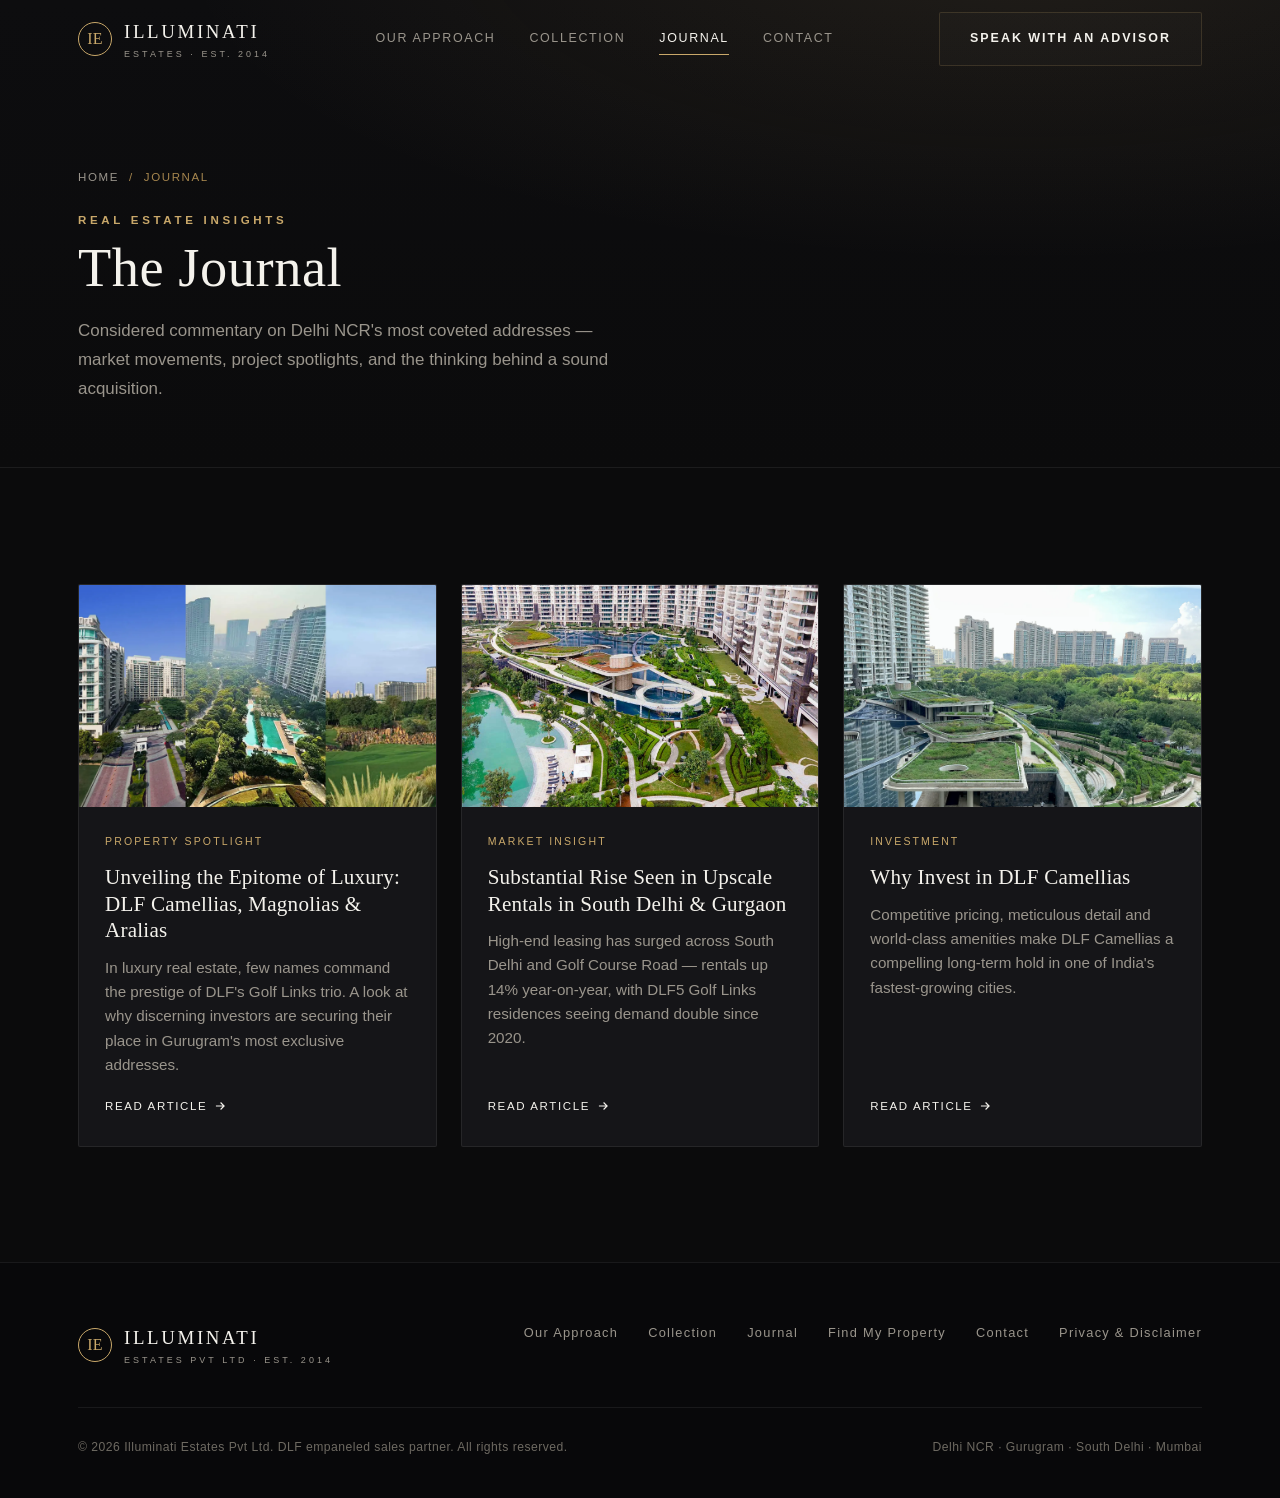
==== blog/index.html @ 2ac334f0 "Add Journal (blog) and Privacy Policy & Disclaimer pages - Imported 3 blog posts from the live site " ====
<!DOCTYPE html>
<html lang="en">
<head>
<meta charset="UTF-8" />
<meta name="viewport" content="width=device-width, initial-scale=1.0" />
<title>The Journal — Illuminati Estates | Luxury Real Estate Insights</title>
<meta name="description" content="Market insight and property commentary from Illuminati Estates — Delhi NCR's private luxury real estate advisory. DLF Camellias, Magnolias, Aralias and Golf Course Road." />
<meta name="theme-color" content="#0B0B0C" />
<link rel="icon" type="image/png" href="../assets/img/favicon.png" />
<link rel="apple-touch-icon" href="../assets/img/apple-touch-icon.png" />
<link rel="stylesheet" href="../assets/css/site.css" />
</head>
<body>

<header id="site-header">
  <div class="wrap nav">
    <a href="../" class="brand" aria-label="Illuminati Estates home">
      <span class="mark serif">IE</span>
      <span><b>ILLUMINATI</b><small>Estates · Est. 2014</small></span>
    </a>
    <nav class="nav-links" aria-label="Primary">
      <a href="../#approach">Our Approach</a>
      <a href="../#properties">Collection</a>
      <a href="./" class="active">Journal</a>
      <a href="../#contact">Contact</a>
    </nav>
    <div class="nav-cta">
      <a href="tel:+919821217477" class="btn btn-ghost">Speak with an Advisor</a>
      <button class="burger" id="burger" aria-label="Open menu" aria-expanded="false"><span></span><span></span><span></span></button>
    </div>
  </div>
</header>

<div class="mobile-panel" id="mobilePanel">
  <a href="../#approach">Our Approach</a>
  <a href="../#properties">Collection</a>
  <a href="./">Journal</a>
  <a href="../#contact">Contact</a>
  <a href="../#bespoke" class="btn btn-primary">Find My Property</a>
</div>

<!-- ===================== PAGE HEAD ===================== -->
<section class="page-head">
  <div class="wrap">
    <nav class="crumb" aria-label="Breadcrumb">
      <a href="../">Home</a> <span>/</span> <span aria-current="page">Journal</span>
    </nav>
    <span class="eyebrow">Real Estate Insights</span>
    <h1>The Journal</h1>
    <p class="lede">Considered commentary on Delhi NCR's most coveted addresses — market movements, project spotlights, and the thinking behind a sound acquisition.</p>
  </div>
</section>

<!-- ===================== POSTS ===================== -->
<section class="pad">
  <div class="wrap">
    <div class="journal-grid">

      <article class="post-card reveal">
        <a href="unveiling-the-epitome-of-luxury-dlf-camellias-dlf-magnolias-and-dlf-aralias/" class="thumb">
          <img src="../uploads/blogs/unveiling-the-epitome-of-luxury-dlf-camellias-dlf-magnolias-and-dlf-aralias/unveiling-the-epitome-of-luxury-dlf-camellias-dlf-magnolias-and-dlf-aralias-featured.webp" alt="DLF Camellias, Magnolias and Aralias" loading="lazy" decoding="async" />
        </a>
        <div class="body">
          <span class="tag">Property Spotlight</span>
          <h2><a href="unveiling-the-epitome-of-luxury-dlf-camellias-dlf-magnolias-and-dlf-aralias/">Unveiling the Epitome of Luxury: DLF Camellias, Magnolias &amp; Aralias</a></h2>
          <p>In luxury real estate, few names command the prestige of DLF's Golf Links trio. A look at why discerning investors are securing their place in Gurugram's most exclusive addresses.</p>
          <a href="unveiling-the-epitome-of-luxury-dlf-camellias-dlf-magnolias-and-dlf-aralias/" class="more">Read article
            <svg viewBox="0 0 24 24" fill="none" stroke="currentColor" stroke-width="2"><path d="M5 12h14M13 6l6 6-6 6"/></svg></a>
        </div>
      </article>

      <article class="post-card reveal">
        <a href="substantial-rise-seen-in-upscale-rentals-in-south-delhi-and-gurgaon/" class="thumb">
          <img src="../uploads/blogs/substantial-rise-seen-in-upscale-rentals-in-south-delhi-and-gurgaon/substantial-rise-seen-in-upscale-rentals-in-south-delhi-and-gurgaon-featured.jpg" alt="Upscale rentals in South Delhi and Gurgaon" loading="lazy" decoding="async" />
        </a>
        <div class="body">
          <span class="tag">Market Insight</span>
          <h2><a href="substantial-rise-seen-in-upscale-rentals-in-south-delhi-and-gurgaon/">Substantial Rise Seen in Upscale Rentals in South Delhi &amp; Gurgaon</a></h2>
          <p>High-end leasing has surged across South Delhi and Golf Course Road — rentals up 14% year-on-year, with DLF5 Golf Links residences seeing demand double since 2020.</p>
          <a href="substantial-rise-seen-in-upscale-rentals-in-south-delhi-and-gurgaon/" class="more">Read article
            <svg viewBox="0 0 24 24" fill="none" stroke="currentColor" stroke-width="2"><path d="M5 12h14M13 6l6 6-6 6"/></svg></a>
        </div>
      </article>

      <article class="post-card reveal">
        <a href="why-invest-in-dlf-camellias-in-2023/" class="thumb">
          <img src="../uploads/blogs/why-invest-in-dlf-camellias-in-2023/why-invest-in-dlf-camellias-in-2023-featured.webp" alt="Why invest in DLF Camellias" loading="lazy" decoding="async" />
        </a>
        <div class="body">
          <span class="tag">Investment</span>
          <h2><a href="why-invest-in-dlf-camellias-in-2023/">Why Invest in DLF Camellias</a></h2>
          <p>Competitive pricing, meticulous detail and world-class amenities make DLF Camellias a compelling long-term hold in one of India's fastest-growing cities.</p>
          <a href="why-invest-in-dlf-camellias-in-2023/" class="more">Read article
            <svg viewBox="0 0 24 24" fill="none" stroke="currentColor" stroke-width="2"><path d="M5 12h14M13 6l6 6-6 6"/></svg></a>
        </div>
      </article>

    </div>
  </div>
</section>

<!-- ===================== FOOTER ===================== -->
<footer>
  <div class="wrap">
    <div class="foot-top">
      <a href="../" class="brand">
        <span class="mark serif">IE</span>
        <span><b>ILLUMINATI</b><small>Estates Pvt Ltd · Est. 2014</small></span>
      </a>
      <nav class="foot-links" aria-label="Footer">
        <a href="../#approach">Our Approach</a>
        <a href="../#properties">Collection</a>
        <a href="./">Journal</a>
        <a href="../#bespoke">Find My Property</a>
        <a href="../#contact">Contact</a>
        <a href="../privacy-policy/">Privacy &amp; Disclaimer</a>
      </nav>
    </div>
    <div class="foot-bottom">
      <span>© 2026 Illuminati Estates Pvt Ltd. DLF empaneled sales partner. All rights reserved.</span>
      <span>Delhi NCR · Gurugram · South Delhi · Mumbai</span>
    </div>
  </div>
</footer>

<script>
  var header=document.getElementById('site-header');
  var onScroll=function(){header.classList.toggle('scrolled',window.scrollY>24)};
  window.addEventListener('scroll',onScroll,{passive:true});onScroll();
  var burger=document.getElementById('burger'),panel=document.getElementById('mobilePanel');
  burger.addEventListener('click',function(){var o=!document.body.classList.contains('menu-open');document.body.classList.toggle('menu-open',o);burger.setAttribute('aria-expanded',o)});
  panel.addEventListener('click',function(e){if(e.target.tagName==='A')document.body.classList.remove('menu-open')});
  if('IntersectionObserver' in window){var io=new IntersectionObserver(function(es){es.forEach(function(en){if(en.isIntersecting){en.target.classList.add('in');io.unobserve(en.target)}})},{threshold:.12,rootMargin:'0px 0px -40px 0px'});document.querySelectorAll('.reveal').forEach(function(el){io.observe(el)});}
  else{document.querySelectorAll('.reveal').forEach(function(el){el.classList.add('in')});}
</script>
</body>
</html>
---- assets/css/site.css ----
/* ============================================================
   Illuminati Estates — shared styles for content pages
   (Journal + legal). Mirrors the homepage design tokens.
   The homepage keeps its own inlined CSS for fastest LCP.
   ============================================================ */

:root{
  --bg:#0B0B0C; --bg-2:#101012; --surface:#151518; --surface-2:#1B1B1F;
  --line:rgba(201,168,106,.18); --line-soft:rgba(255,255,255,.07);
  --gold:#C9A86A; --gold-bright:#E6CD96; --gold-deep:#A6864E;
  --ink:#F4F2EC; --muted:#9A958C; --muted-2:#6E6A62;
  --serif:"Iowan Old Style","Palatino Linotype","Book Antiqua",Palatino,Georgia,"Times New Roman",serif;
  --sans:-apple-system,BlinkMacSystemFont,"Segoe UI",Roboto,Helvetica,Arial,sans-serif;
  --max:1180px; --r:2px;
}

*,*::before,*::after{box-sizing:border-box;margin:0;padding:0}
html{scroll-behavior:smooth}
body{
  background:var(--bg);color:var(--ink);font-family:var(--sans);
  font-size:16px;line-height:1.6;-webkit-font-smoothing:antialiased;
  text-rendering:optimizeLegibility;overflow-x:hidden;
}
img{max-width:100%;display:block}
a{color:inherit;text-decoration:none}
button{font-family:inherit;cursor:pointer;border:none;background:none;color:inherit}
::selection{background:var(--gold);color:#000}

h1,h2,h3,.serif{font-family:var(--serif);font-weight:400;letter-spacing:.01em;line-height:1.12}
.eyebrow{font-family:var(--sans);font-size:.72rem;letter-spacing:.32em;text-transform:uppercase;color:var(--gold);font-weight:600}
.lede{color:var(--muted);font-size:1.06rem;line-height:1.7}

.wrap{max-width:var(--max);margin:0 auto;padding:0 28px}
section{position:relative}
.pad{padding:clamp(64px,9vw,120px) 0}
.center{text-align:center}
.divider{width:46px;height:1px;background:var(--gold);margin:18px 0 26px}
.center .divider{margin-left:auto;margin-right:auto}

/* ---------- Buttons ---------- */
.btn{
  display:inline-flex;align-items:center;gap:.6em;font-family:var(--sans);
  font-size:.78rem;font-weight:600;letter-spacing:.16em;text-transform:uppercase;
  padding:16px 30px;border-radius:var(--r);
  transition:transform .25s ease,background .25s,color .25s,border-color .25s,box-shadow .25s;white-space:nowrap;
}
.btn svg{width:14px;height:14px;flex:none}
.btn-primary{background:linear-gradient(135deg,var(--gold-bright),var(--gold) 55%,var(--gold-deep));color:#1A1206;box-shadow:0 8px 30px -10px rgba(201,168,106,.55)}
.btn-primary:hover{transform:translateY(-2px);box-shadow:0 14px 38px -10px rgba(201,168,106,.7)}
.btn-ghost{color:var(--ink);border:1px solid var(--line);background:rgba(255,255,255,.015)}
.btn-ghost:hover{border-color:var(--gold);color:var(--gold-bright);transform:translateY(-2px)}

/* ---------- Header ---------- */
header{position:fixed;top:0;left:0;right:0;z-index:50;transition:background .35s,border-color .35s,backdrop-filter .35s;border-bottom:1px solid transparent}
header.scrolled{background:rgba(11,11,12,.86);backdrop-filter:saturate(140%) blur(14px);-webkit-backdrop-filter:saturate(140%) blur(14px);border-bottom:1px solid var(--line-soft)}
.nav{display:flex;align-items:center;justify-content:space-between;height:78px}
.brand{display:flex;align-items:center;gap:12px;letter-spacing:.02em}
.brand .mark{width:34px;height:34px;border:1px solid var(--gold);display:grid;place-items:center;border-radius:50%;font-family:var(--serif);color:var(--gold);font-size:1rem;flex:none}
.brand b{font-family:var(--serif);font-weight:400;font-size:1.18rem;letter-spacing:.14em}
.brand small{display:block;font-family:var(--sans);font-size:.56rem;letter-spacing:.34em;color:var(--muted);text-transform:uppercase}
.nav-links{display:flex;align-items:center;gap:34px}
.nav-links a{font-size:.78rem;letter-spacing:.13em;text-transform:uppercase;color:var(--muted);transition:color .2s;position:relative}
.nav-links a:hover,.nav-links a.active{color:var(--ink)}
.nav-links a::after{content:"";position:absolute;left:0;bottom:-6px;height:1px;width:0;background:var(--gold);transition:width .25s}
.nav-links a:hover::after,.nav-links a.active::after{width:100%}
.nav-cta{display:flex;align-items:center;gap:18px}
.burger{display:none;width:30px;height:20px;position:relative}
.burger span{position:absolute;left:0;height:1.5px;width:100%;background:var(--ink);transition:.3s}
.burger span:nth-child(1){top:0}.burger span:nth-child(2){top:9px}.burger span:nth-child(3){top:18px}
body.menu-open .burger span:nth-child(1){top:9px;transform:rotate(45deg)}
body.menu-open .burger span:nth-child(2){opacity:0}
body.menu-open .burger span:nth-child(3){top:9px;transform:rotate(-45deg)}
.mobile-panel{position:fixed;inset:0;z-index:45;background:rgba(8,8,10,.97);backdrop-filter:blur(10px);display:flex;flex-direction:column;justify-content:center;align-items:center;gap:8px;opacity:0;pointer-events:none;transition:opacity .3s}
body.menu-open .mobile-panel{opacity:1;pointer-events:auto}
.mobile-panel a{font-family:var(--serif);font-size:1.7rem;color:var(--ink);padding:12px}
.mobile-panel a:hover{color:var(--gold-bright)}
.mobile-panel .btn{margin-top:20px}

/* ---------- Page header / breadcrumb ---------- */
.page-head{padding:calc(78px + clamp(48px,8vw,90px)) 0 clamp(40px,6vw,64px);position:relative;border-bottom:1px solid var(--line-soft);overflow:hidden}
.page-head::before{content:"";position:absolute;inset:0;z-index:0;background:radial-gradient(120% 120% at 80% -10%,rgba(201,168,106,.10),transparent 55%),linear-gradient(180deg,#0d0d0f,#0b0b0c)}
.page-head .wrap{position:relative;z-index:1}
.crumb{display:flex;gap:10px;flex-wrap:wrap;font-size:.72rem;letter-spacing:.14em;text-transform:uppercase;color:var(--muted-2);margin-bottom:20px}
.crumb a{color:var(--muted);transition:color .2s}
.crumb a:hover{color:var(--gold-bright)}
.crumb span{color:var(--gold-deep)}
.page-head h1{font-size:clamp(2.1rem,4.6vw,3.4rem);max-width:20ch;margin-top:6px}
.page-head .lede{margin-top:18px;max-width:60ch}

/* ---------- Journal grid ---------- */
.journal-grid{display:grid;grid-template-columns:repeat(3,1fr);gap:24px}
.post-card{display:flex;flex-direction:column;background:var(--surface);border:1px solid var(--line-soft);border-radius:var(--r);overflow:hidden;transition:transform .35s,border-color .35s,box-shadow .35s}
.post-card:hover{transform:translateY(-5px);border-color:var(--line);box-shadow:0 30px 60px -30px rgba(0,0,0,.8)}
.post-card .thumb{aspect-ratio:16/10;overflow:hidden}
.post-card .thumb img{width:100%;height:100%;object-fit:cover;transition:transform .6s ease}
.post-card:hover .thumb img{transform:scale(1.05)}
.post-card .body{padding:26px 26px 30px;display:flex;flex-direction:column;flex:1}
.post-card .tag{font-size:.66rem;letter-spacing:.2em;text-transform:uppercase;color:var(--gold);margin-bottom:14px}
.post-card h2{font-size:1.32rem;line-height:1.25}
.post-card p{color:var(--muted);font-size:.95rem;margin-top:12px}
.post-card .more{margin-top:auto;padding-top:20px;font-size:.72rem;letter-spacing:.14em;text-transform:uppercase;color:var(--ink);display:inline-flex;align-items:center;gap:.5em}
.post-card .more svg{width:14px;height:14px;transition:transform .25s}
.post-card:hover .more{color:var(--gold-bright)}
.post-card:hover .more svg{transform:translateX(4px)}

/* ---------- Article ---------- */
.article{max-width:760px;margin:0 auto}
.article-figure{margin-bottom:40px;border:1px solid var(--line-soft);border-radius:var(--r);overflow:hidden}
.article-figure img{width:100%;max-height:440px;object-fit:cover}
.article-body{font-size:1.08rem;line-height:1.85;color:#D9D5CC}
.article-body p{margin-bottom:1.4em}
.article-body p:first-of-type{font-size:1.18rem;color:var(--ink);line-height:1.7}
.article-body h2{font-size:1.7rem;margin:1.6em 0 .6em;color:var(--ink)}
.article-body a{color:var(--gold-bright);border-bottom:1px solid var(--line);transition:border-color .2s}
.article-body a:hover{border-color:var(--gold)}
.article-cta{margin-top:54px;padding:40px;background:var(--bg-2);border:1px solid var(--line);border-radius:var(--r);text-align:center}
.article-cta h3{font-size:1.5rem;margin-bottom:10px}
.article-cta p{color:var(--muted);margin-bottom:24px}
.article-note{margin-top:36px;font-size:.82rem;color:var(--muted-2);line-height:1.7;border-top:1px solid var(--line-soft);padding-top:22px}
.back-link{display:inline-flex;align-items:center;gap:.55em;font-size:.74rem;letter-spacing:.14em;text-transform:uppercase;color:var(--muted);margin-top:50px;transition:color .2s}
.back-link svg{width:14px;height:14px}
.back-link:hover{color:var(--gold-bright)}

/* ---------- Legal / policy ---------- */
.legal-grid{display:grid;grid-template-columns:230px 1fr;gap:54px;align-items:start}
.legal-nav{position:sticky;top:104px;border:1px solid var(--line-soft);border-radius:var(--r);padding:24px;background:var(--surface)}
.legal-nav .nh{display:flex;align-items:center;gap:8px;font-size:.68rem;letter-spacing:.2em;text-transform:uppercase;color:var(--gold);margin-bottom:16px}
.legal-nav ul{list-style:none;display:flex;flex-direction:column;gap:2px}
.legal-nav a{display:block;padding:9px 0;font-size:.9rem;color:var(--muted);border-bottom:1px solid var(--line-soft);transition:color .2s,padding .2s}
.legal-nav li:last-child a{border-bottom:none}
.legal-nav a:hover{color:var(--gold-bright);padding-left:6px}
.legal-nav .eff{margin-top:18px;font-size:.74rem;color:var(--muted-2);letter-spacing:.04em}
.policy-intro{padding:22px 24px;background:var(--bg-2);border:1px solid var(--line);border-left:2px solid var(--gold);border-radius:var(--r);color:var(--muted);font-size:.96rem;margin-bottom:40px}
.policy-section{padding:30px 0;border-top:1px solid var(--line-soft);scroll-margin-top:100px}
.policy-section:first-of-type{border-top:none;padding-top:0}
.policy-section .num{font-family:var(--serif);font-size:.85rem;color:var(--gold-deep);letter-spacing:.2em;display:block;margin-bottom:8px}
.policy-section h2{font-size:1.5rem;margin-bottom:16px}
.policy-section p{color:var(--muted);margin-bottom:1em}
.policy-section ul{list-style:none;margin:0 0 1em;display:flex;flex-direction:column;gap:10px}
.policy-section li{position:relative;padding-left:22px;color:var(--muted)}
.policy-section li::before{content:"";position:absolute;left:0;top:.62em;width:6px;height:6px;border:1px solid var(--gold);border-radius:50%}
.policy-section a{color:var(--gold-bright);border-bottom:1px solid var(--line)}

/* ---------- Footer ---------- */
footer{background:#08080a;border-top:1px solid var(--line-soft);padding:60px 0 40px}
.foot-top{display:flex;justify-content:space-between;gap:40px;flex-wrap:wrap;padding-bottom:40px;border-bottom:1px solid var(--line-soft)}
.foot-links{display:flex;gap:30px;flex-wrap:wrap}
.foot-links a{font-size:.8rem;letter-spacing:.1em;color:var(--muted);transition:color .2s}
.foot-links a:hover{color:var(--gold-bright)}
.foot-bottom{display:flex;justify-content:space-between;gap:20px;flex-wrap:wrap;margin-top:30px;color:var(--muted-2);font-size:.76rem;letter-spacing:.04em}
.foot-bottom a:hover{color:var(--gold)}

/* ---------- Reveal ---------- */
.reveal{opacity:0;transform:translateY(22px);transition:opacity .8s ease,transform .8s ease}
.reveal.in{opacity:1;transform:none}
@media (prefers-reduced-motion:reduce){.reveal{opacity:1;transform:none;transition:none}html{scroll-behavior:auto}}

/* ---------- Responsive ---------- */
@media (max-width:960px){
  .journal-grid{grid-template-columns:1fr 1fr}
  .legal-grid{grid-template-columns:1fr;gap:34px}
  .legal-nav{position:static}
}
@media (max-width:680px){
  .nav-links{display:none}
  .nav-cta .btn-ghost{display:none}
  .burger{display:block}
  .journal-grid{grid-template-columns:1fr}
  .wrap{padding:0 22px}
}
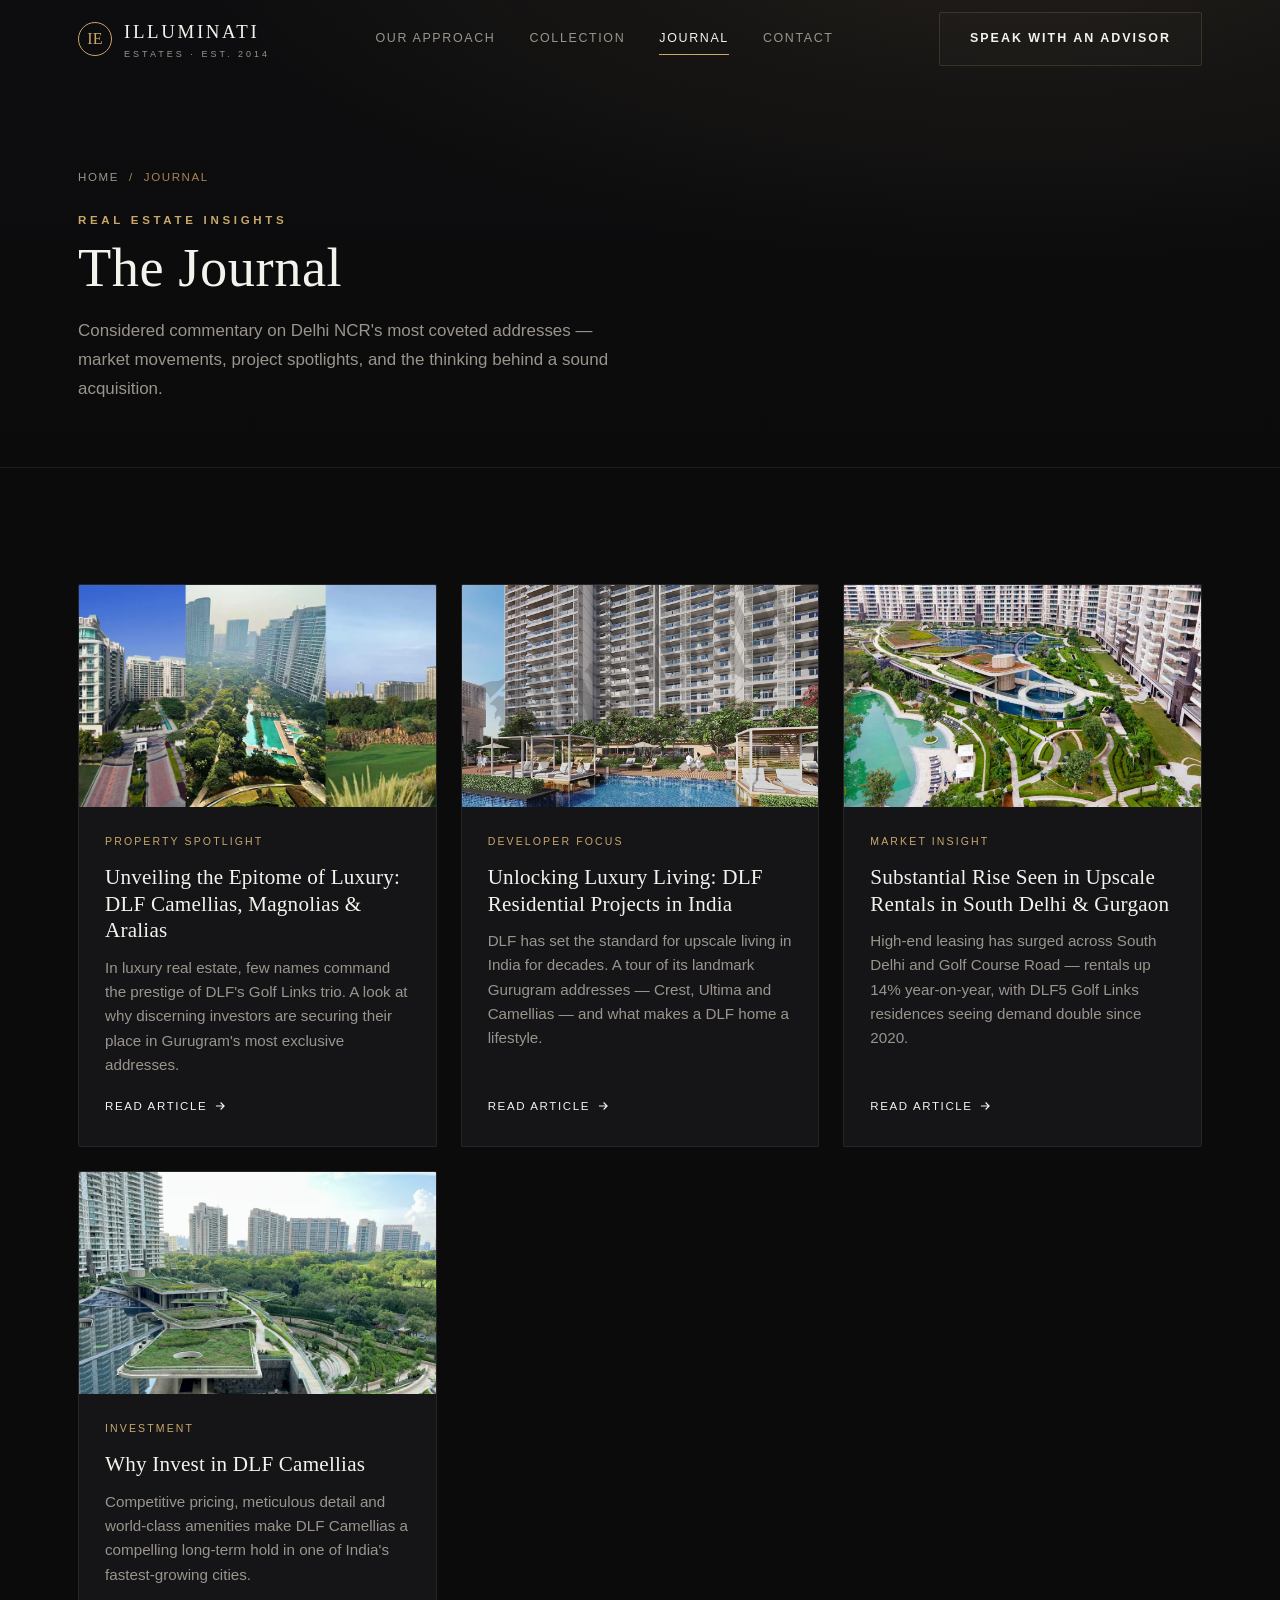
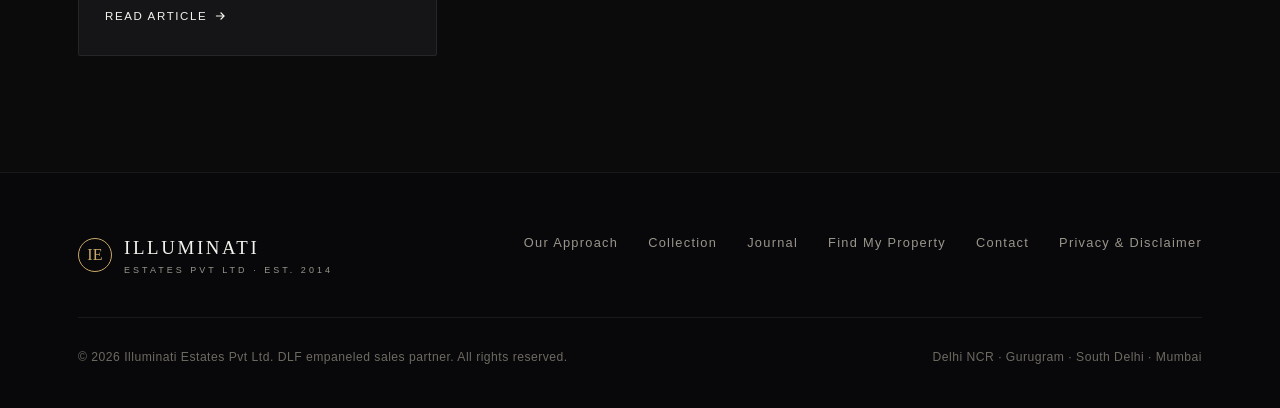
==== commit b8fc090b: "Add 4th Journal post: Unlocking Luxury Living (DLF projects) This post is listed on the live blog in" ====
--- a/blog/index.html
+++ b/blog/index.html
@@ -70,6 +70,19 @@
       </article>
 
       <article class="post-card reveal">
+        <a href="unlocking-luxury-living-dlf-residential-projects-in-india/" class="thumb">
+          <img src="../uploads/blogs/unlocking-luxury-living-dlf-residential-projects-in-india/unlocking-luxury-living-dlf-residential-projects-in-india-featured.webp" alt="DLF residential projects in Gurugram" loading="lazy" decoding="async" />
+        </a>
+        <div class="body">
+          <span class="tag">Developer Focus</span>
+          <h2><a href="unlocking-luxury-living-dlf-residential-projects-in-india/">Unlocking Luxury Living: DLF Residential Projects in India</a></h2>
+          <p>DLF has set the standard for upscale living in India for decades. A tour of its landmark Gurugram addresses — Crest, Ultima and Camellias — and what makes a DLF home a lifestyle.</p>
+          <a href="unlocking-luxury-living-dlf-residential-projects-in-india/" class="more">Read article
+            <svg viewBox="0 0 24 24" fill="none" stroke="currentColor" stroke-width="2"><path d="M5 12h14M13 6l6 6-6 6"/></svg></a>
+        </div>
+      </article>
+
+      <article class="post-card reveal">
         <a href="substantial-rise-seen-in-upscale-rentals-in-south-delhi-and-gurgaon/" class="thumb">
           <img src="../uploads/blogs/substantial-rise-seen-in-upscale-rentals-in-south-delhi-and-gurgaon/substantial-rise-seen-in-upscale-rentals-in-south-delhi-and-gurgaon-featured.jpg" alt="Upscale rentals in South Delhi and Gurgaon" loading="lazy" decoding="async" />
         </a>
